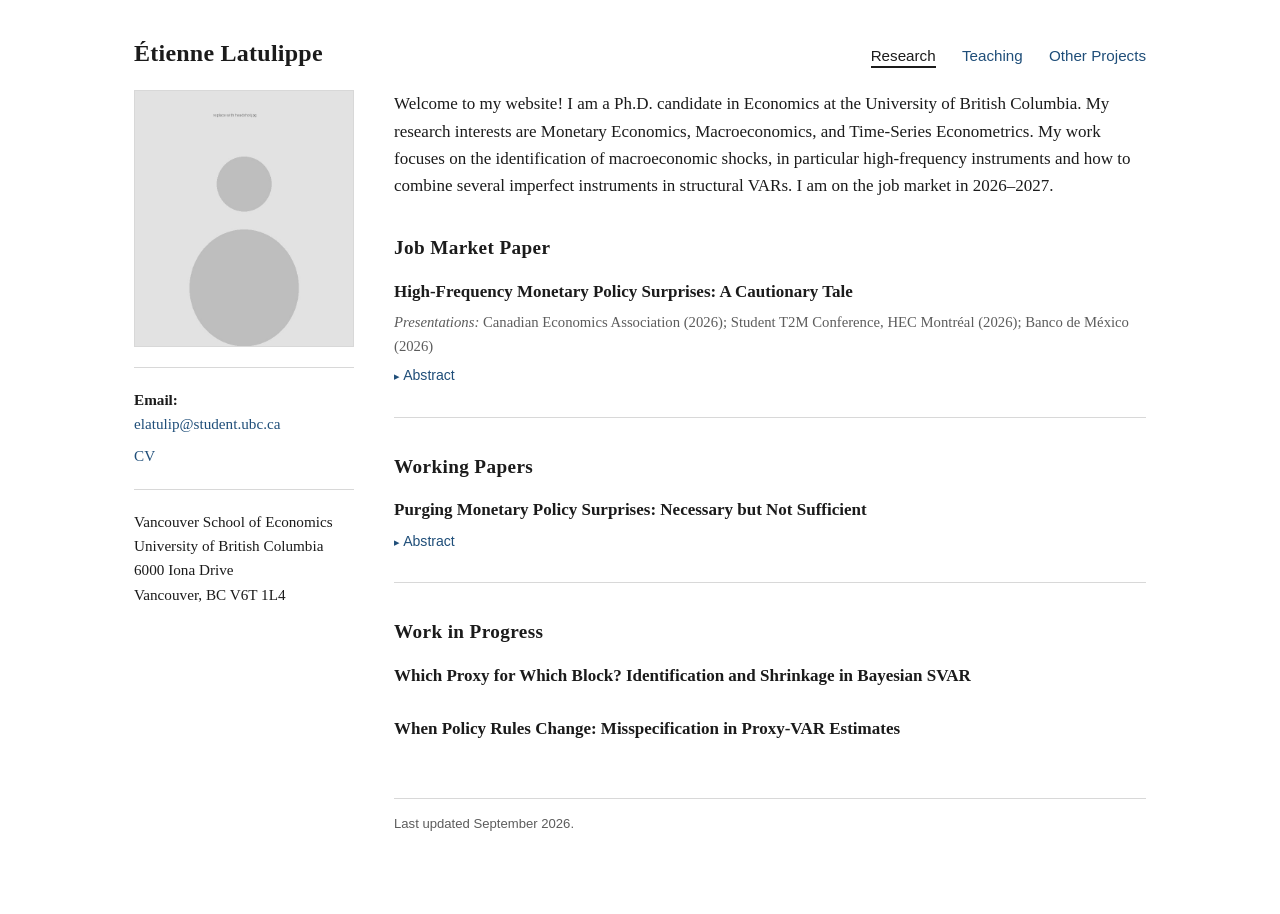
==== index.html @ 3356aa7b "Add files via upload" ====
<!DOCTYPE html>
<html lang="en">
<head>
<meta charset="utf-8">
<meta name="viewport" content="width=device-width, initial-scale=1.0">
<title>Étienne Latulippe — Economics, UBC (Vancouver School of Economics)</title>
<meta name="description" content="Étienne (Etienne) Latulippe — PhD candidate in Economics at the University of British Columbia, Vancouver School of Economics. Monetary Economics, Macroeconomics, Time-Series Econometrics; identification of macroeconomic shocks, high-frequency instruments, structural VARs.">
<meta name="author" content="Étienne Latulippe">
<link rel="canonical" href="https://elatulippe.github.io/">

<!-- Open Graph / social preview -->
<meta property="og:type" content="profile">
<meta property="og:title" content="Étienne Latulippe — Economics, UBC">
<meta property="og:description" content="PhD candidate in Economics at the University of British Columbia. Identification of macroeconomic shocks, high-frequency instruments, structural VARs.">
<meta property="og:url" content="https://elatulippe.github.io/">
<meta property="og:image" content="https://elatulippe.github.io/files/headshot.jpg">
<meta property="profile:first_name" content="Étienne">
<meta property="profile:last_name" content="Latulippe">
<meta name="twitter:card" content="summary">

<link rel="stylesheet" href="assets/style.css">
<style>
  /* "Abstract" toggle shown inline with the Paper / Slides links */
  .paper .filelinks .abs-toggle {
    font: inherit; color: var(--link); background: none; border: 0;
    padding: 0; margin-right: 14px; cursor: pointer;
  }
  .paper .filelinks .abs-toggle::before { content: "\25B8  "; font-size: 0.8em; }
  .paper .filelinks .abs-toggle[aria-expanded="true"]::before { content: "\25BE  "; }
  .paper .filelinks .abs-toggle:hover { text-decoration: underline; }
  .paper .abstract-text {
    margin: 8px 0 0; font-size: 0.95rem; color: #2c2c2c;
    border-left: 2px solid var(--rule); padding-left: 14px;
  }
</style>
<script>
  function toggleAbstract(btn) {
    var box = document.getElementById(btn.getAttribute('aria-controls'));
    var open = btn.getAttribute('aria-expanded') === 'true';
    btn.setAttribute('aria-expanded', open ? 'false' : 'true');
    box.hidden = open;
  }
</script>

<!-- Structured data: tells Google which "Étienne Latulippe" this is.
     When you create your scholarly profiles, add their URLs to the "sameAs"
     list below (each in quotes, comma-separated), e.g.:
       "https://scholar.google.com/citations?user=YOUR_ID",
       "https://orcid.org/0000-0000-0000-0000",
       "https://ideas.repec.org/f/pXXXXX.html",
       "https://www.linkedin.com/in/YOUR-HANDLE/"                       -->
<script type="application/ld+json">
{
  "@context": "https://schema.org",
  "@type": "Person",
  "name": "Étienne Latulippe",
  "alternateName": "Etienne Latulippe",
  "url": "https://elatulippe.github.io/",
  "image": "https://elatulippe.github.io/files/headshot.jpg",
  "email": "elatulip@student.ubc.ca",
  "jobTitle": "PhD Candidate in Economics",
  "affiliation": {
    "@type": "CollegeOrUniversity",
    "name": "Vancouver School of Economics, University of British Columbia",
    "url": "https://economics.ubc.ca/"
  },
  "knowsAbout": ["Monetary Economics", "Macroeconomics", "Time-Series Econometrics", "High-frequency identification", "Structural VARs"],
  "sameAs": [
    "https://economics.ubc.ca/profile/etienne-latulippe/"
  ]
}
</script>
</head>
<body>
<div class="wrap">

  <header class="masthead">
    <a class="name" href="index.html">Étienne Latulippe</a>
    <nav class="nav">
      <a href="index.html" class="active">Research</a>
      <a href="teaching.html">Teaching</a>
      <a href="other.html">Other Projects</a>
    </nav>
  </header>

  <div class="layout">

    <!-- ============ LEFT COLUMN ============ -->
    <aside class="sidebar">
      <img class="headshot" src="files/headshot.jpg" alt="Étienne Latulippe">
      <hr>
      <p><span class="label">Email:</span><br>
         <a href="mailto:elatulip@student.ubc.ca">elatulip@student.ubc.ca</a></p>
      <p class="links">
        <a href="cv.html">CV</a>
      </p>
      <hr>
      <p>Vancouver School of Economics<br>
         University of British Columbia<br>
         6000 Iona Drive<br>
         Vancouver, BC V6T 1L4</p>
    </aside>

    <!-- ============ RIGHT COLUMN ============ -->
    <main>
      <p class="intro">
        Welcome to my website! I am a Ph.D. candidate in Economics at the
        University of British Columbia. My research interests are Monetary
        Economics, Macroeconomics, and Time-Series Econometrics. My work focuses
        on the identification of macroeconomic shocks, in particular
        high-frequency instruments and how to combine several imperfect
        instruments in structural VARs. I am on the job market in
        2026&ndash;2027.
      </p>

      <h2>Job Market Paper</h2>

      <div class="paper">
        <span class="title">High-Frequency Monetary Policy Surprises: A Cautionary Tale</span>
        <p class="presentations">
          <span class="plabel">Presentations:</span>
          Canadian Economics Association (2026); Student T2M Conference, HEC Montréal (2026); Banco de México (2026)
        </p>
        <p class="filelinks">
          <button type="button" class="abs-toggle" aria-expanded="false" aria-controls="abs-jmp" onclick="toggleAbstract(this)">Abstract</button>
          <!-- Links hidden for now (files/jmp.pdf is still online for the link in the paper).
               Remove the comment markers to show them again.
          <a href="files/jmp.pdf">Paper</a>
          <a href="files/jmp_appendix.pdf">Online Appendix</a>
          <a href="files/jmp_slides.pdf">Slides</a>
          -->
        </p>
        <p class="abstract-text" id="abs-jmp" hidden>Impulse responses to monetary policy shocks identified from high-frequency
            interest-rate surprises are large: larger than any conventional identification
            scheme delivers on the same reduced form, and larger still when the surprise is
            first orthogonalised on pre-announcement information. Bauer and Swanson (2023)
            read that enlargement as the removal of an attenuation bias. I argue that it is
            residual contamination magnified by a weaker first stage. The correction is
            necessary, since the surprise is predictable from pre-announcement data, but at
            meeting frequency it removes proportionally more of the first stage than of the
            contamination. Because a proxy-SVAR divides whatever contamination survives by the
            first stage, the bias can be larger after the correction than before it, on impact
            and at every horizon. The constructive response is to widen the instrument window.
            The shock is the part of the policy decision not owed to economic conditions, and
            the announcement window reveals only the slice the market had not already priced.
            Instruments built from the decision itself, an extended Romer and Romer (2004) shock
            and a Cholesky-based instrument, carry contamination of their own but keep their
            first stage under the same purge, and their responses are not enlarged. When no
            single proxy is both strong and clean, a pool-within, annihilate-across estimator
            replaces a clean instrument with a restriction on the <em>structure</em> of the
            contamination: pooling <em>within</em> families of proxies that share a
            contamination direction buys strength, annihilating <em>across</em> families buys
            validity, and the direction is identified by the dispersion of relevance within
            families. On a panel of sixteen U.S. monetary proxies in five families, the
            estimator delivers a first stage of 24 and a standard monetary contraction.</p>
      </div>

      <hr>

      <h2>Working Papers</h2>

      <div class="paper">
        <span class="title">Purging Monetary Policy Surprises: Necessary but Not Sufficient</span>
        <p class="filelinks">
          <button type="button" class="abs-toggle" aria-expanded="false" aria-controls="abs-purging" onclick="toggleAbstract(this)">Abstract</button>
          <!-- Links hidden for now. Remove the comment markers to show them again.
          <a href="files/Orthogonalization_Necessary_but_not_Sufficient_Paper.pdf">Paper</a>
          <a href="files/purging_slides.pdf">Slides</a>
          -->
        </p>
        <p class="abstract-text" id="abs-purging" hidden>High-frequency monetary policy surprises are predictable from pre-announcement
            information, and orthogonalizing them on that information has become standard
            practice. I show that this purge is necessary but not sufficient, through three
            results. First, what the purge delivers is conditional on the control set. The raw
            surprise implies that output <em>rises</em> after a tightening; orthogonalization
            corrects the sign, but the magnitude remains set-identified: the peak output response
            varies by a factor of two across equally defensible sets of pre-announcement
            controls. Second, predictability is not spread evenly across announcements. I
            document a high-frequency footprint of the Fed put: the predictable component is an
            easing response to financial deterioration, so it concentrates in easing surprises,
            while tightenings, which typically follow ordinary good-news data, are already close
            to clean. A symmetric projection fitted largely on the easings therefore over-cleans
            the near-clean tightenings. Third, even the recommended purging order is not
            innocuous at meeting frequency: the pre-announcement controls are measured over
            multi-week windows that can overlap the previous announcement, so they have already
            moved in response to the previous policy shock, and purging can remove genuine
            monetary variation, weakening the first stage.</p>
      </div>

      <hr>

      <!-- ============================================================
           PUBLICATIONS — hidden for now. Delete the comment markers
           (the line above and the one below) to bring this back.
           ============================================================

      <h2>Publications</h2>

      <div class="paper">
        <span class="title">Paper title goes here</span>
        <span class="authors">(with Coauthor One and Coauthor Two)</span>
        <span class="outlet"><a href="#">Journal Name, forthcoming</a></span>
        <details class="abstract">
          <summary>Abstract</summary>
          <p>[Abstract text.]</p>
        </details>
        <p class="filelinks">
          <a href="files/paper.pdf">PDF</a>
          <a href="files/paper_appendix.pdf">Online Appendix</a>
          <a href="#">Replication Files</a>
        </p>
      </div>

      <hr>

           ============================================================ -->

      <h2>Work in Progress</h2>

      <div class="paper">
        <span class="title">Which Proxy for Which Block? Identification and Shrinkage in Bayesian SVAR</span>
      </div>

      <div class="paper">
        <span class="title">When Policy Rules Change: Misspecification in Proxy-VAR Estimates</span>
      </div>

      <div class="footer">
        Last updated September 2026.
      </div>
    </main>

  </div>
</div>
</body>
</html>
---- assets/style.css ----
/* ---------------------------------------------------------------
   Minimal academic site — two-column layout
   Edit the variables below to restyle the whole site at once.
   --------------------------------------------------------------- */

:root {
  --ink: #1b1b1b;
  --muted: #5c5c5c;
  --rule: #d8d8d8;
  --link: #1f4e79;
  --link-hover: #0d2f4f;
  --bg: #ffffff;
  --max-width: 1060px;
  --sidebar: 220px;
  --serif: Georgia, "Times New Roman", Times, serif;
  --sans: -apple-system, BlinkMacSystemFont, "Segoe UI", Helvetica, Arial, sans-serif;
}

* { box-sizing: border-box; }

html { -webkit-text-size-adjust: 100%; }

body {
  margin: 0;
  background: var(--bg);
  color: var(--ink);
  font-family: var(--serif);
  font-size: 17px;
  line-height: 1.6;
}

a {
  color: var(--link);
  text-decoration: none;
}

a:hover { color: var(--link-hover); text-decoration: underline; }

a:focus-visible {
  outline: 2px solid var(--link);
  outline-offset: 2px;
}

.wrap {
  max-width: var(--max-width);
  margin: 0 auto;
  padding: 0 24px 80px;
}

/* ---------- masthead ---------- */

.masthead {
  display: flex;
  align-items: baseline;
  justify-content: space-between;
  flex-wrap: wrap;
  gap: 12px;
  padding: 34px 0 18px;
}

.masthead .name {
  font-size: 1.5rem;
  font-weight: 600;
  letter-spacing: 0.01em;
  color: var(--ink);
}

.masthead .name:hover { text-decoration: none; }

.nav {
  font-family: var(--sans);
  font-size: 0.95rem;
}

.nav a { margin-left: 22px; }

.nav a:first-child { margin-left: 0; }

.nav a.active {
  color: var(--ink);
  border-bottom: 2px solid var(--ink);
  padding-bottom: 2px;
}

.nav a.active:hover { text-decoration: none; }

/* ---------- two-column body ---------- */

.layout {
  display: grid;
  grid-template-columns: var(--sidebar) 1fr;
  gap: 40px;
  align-items: start;
}

.sidebar { font-size: 0.95rem; }

.sidebar img.headshot {
  width: 100%;
  height: auto;
  display: block;
  border: 1px solid var(--rule);
}

.sidebar hr {
  border: 0;
  border-top: 1px solid var(--rule);
  margin: 20px 0;
}

.sidebar p { margin: 0 0 8px; }

.sidebar .label { font-weight: 600; }

.sidebar .links a { display: block; margin-bottom: 6px; }

/* ---------- main column ---------- */

.intro { margin-top: 0; }

h2 {
  font-size: 1.2rem;
  font-weight: 600;
  letter-spacing: 0.02em;
  margin: 34px 0 14px;
}

h3 {
  font-size: 1.02rem;
  font-weight: 600;
  margin: 26px 0 6px;
}

main hr {
  border: 0;
  border-top: 1px solid var(--rule);
  margin: 30px 0;
}

.paper { margin-bottom: 26px; }

.paper .title {
  font-weight: 600;
  display: block;
}

.paper .authors,
.paper .outlet {
  color: var(--muted);
  font-size: 0.95rem;
  display: block;
}

.paper .outlet { font-style: italic; }

.paper .filelinks {
  font-family: var(--sans);
  font-size: 0.88rem;
  margin-top: 6px;
}

.paper .filelinks a { margin-right: 14px; }

.paper .presentations {
  color: var(--muted);
  font-size: 0.92rem;
  margin: 6px 0 0;
}

.paper .presentations .plabel { font-style: italic; }

details.abstract { margin-top: 8px; }

details.abstract summary {
  cursor: pointer;
  font-family: var(--sans);
  font-size: 0.88rem;
  color: var(--link);
  list-style: none;
  display: inline-block;
}

details.abstract summary::-webkit-details-marker { display: none; }

details.abstract summary::before {
  content: "▸ ";
  font-size: 0.8em;
}

details.abstract[open] summary::before { content: "▾ "; }

details.abstract summary:hover { text-decoration: underline; }

details.abstract p {
  margin: 8px 0 0;
  font-size: 0.95rem;
  color: #2c2c2c;
  border-left: 2px solid var(--rule);
  padding-left: 14px;
}

/* ---------- teaching / CV lists ---------- */

.entry { margin-bottom: 18px; }

.entry .role { font-weight: 600; }

.entry .meta { color: var(--muted); font-size: 0.95rem; }

ul.plain { padding-left: 20px; margin: 8px 0; }

ul.plain li { margin-bottom: 6px; }

.footer {
  margin-top: 56px;
  padding-top: 14px;
  border-top: 1px solid var(--rule);
  font-family: var(--sans);
  font-size: 0.82rem;
  color: var(--muted);
}

/* ---------- mobile ---------- */

@media (max-width: 720px) {
  body { font-size: 16px; }
  .layout {
    grid-template-columns: 1fr;
    gap: 24px;
  }
  .sidebar img.headshot {
    max-width: 190px;
    margin: 0 auto;
  }
  .sidebar { text-align: center; }
  .sidebar .links a { display: inline-block; margin: 0 10px 6px; }
  .masthead { padding-top: 24px; }
}
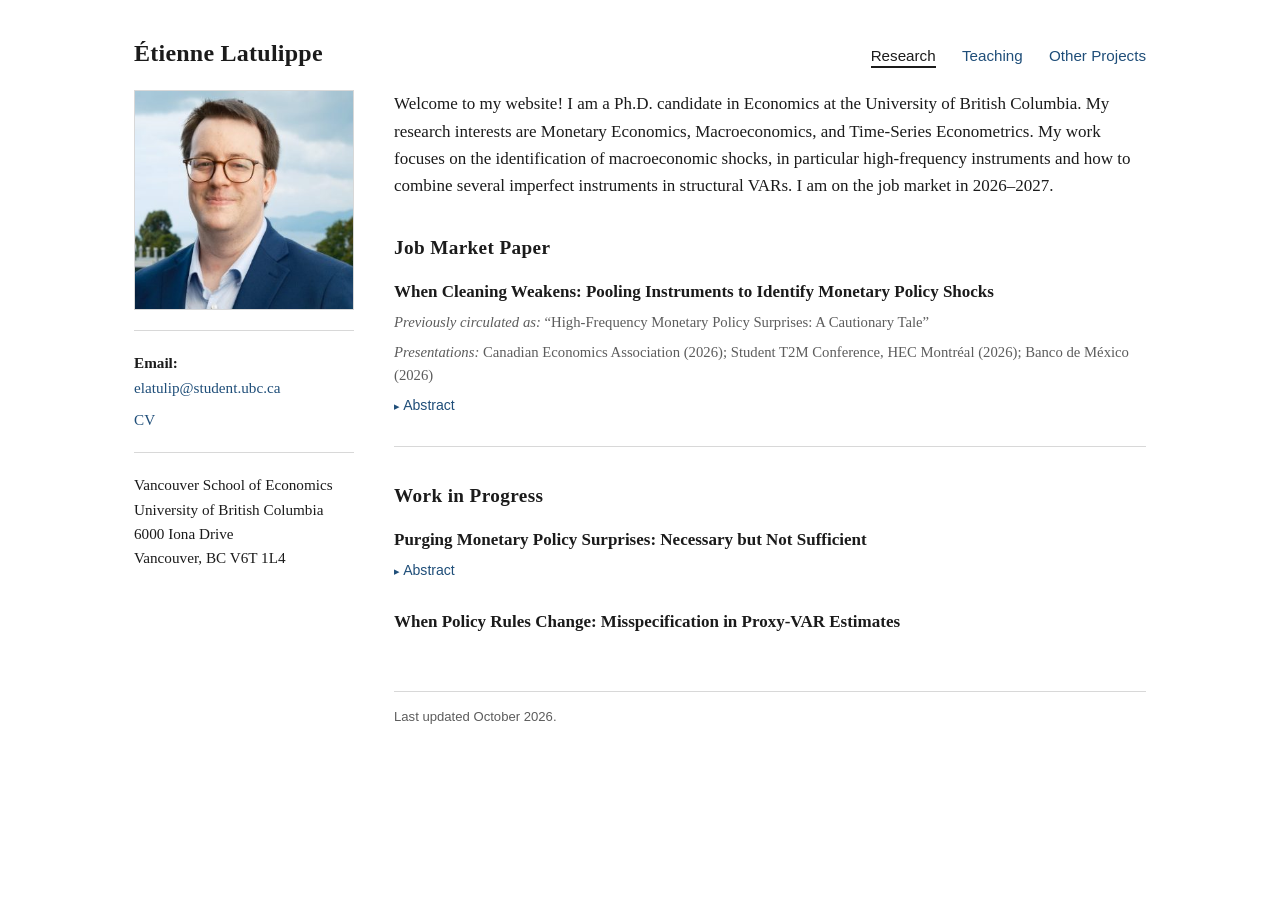
==== commit a0904db0: "Add files via upload" ====
--- a/index.html
+++ b/index.html
@@ -116,7 +116,11 @@
       <h2>Job Market Paper</h2>
 
       <div class="paper">
-        <span class="title">High-Frequency Monetary Policy Surprises: A Cautionary Tale</span>
+        <span class="title">When Cleaning Weakens: Pooling Instruments to Identify Monetary Policy Shocks</span>
+        <p class="presentations">
+          <span class="plabel">Previously circulated as:</span>
+          &ldquo;High-Frequency Monetary Policy Surprises: A Cautionary Tale&rdquo;
+        </p>
         <p class="presentations">
           <span class="plabel">Presentations:</span>
           Canadian Economics Association (2026); Student T2M Conference, HEC Montréal (2026); Banco de México (2026)
@@ -130,34 +134,56 @@
           <a href="files/jmp_slides.pdf">Slides</a>
           -->
         </p>
-        <p class="abstract-text" id="abs-jmp" hidden>Impulse responses to monetary policy shocks identified from high-frequency
-            interest-rate surprises are large: larger than any conventional identification
-            scheme delivers on the same reduced form, and larger still when the surprise is
-            first orthogonalised on pre-announcement information. Bauer and Swanson (2023)
-            read that enlargement as the removal of an attenuation bias. I argue that it is
-            residual contamination magnified by a weaker first stage. The correction is
-            necessary, since the surprise is predictable from pre-announcement data, but at
-            meeting frequency it removes proportionally more of the first stage than of the
-            contamination. Because a proxy-SVAR divides whatever contamination survives by the
-            first stage, the bias can be larger after the correction than before it, on impact
-            and at every horizon. The constructive response is to widen the instrument window.
-            The shock is the part of the policy decision not owed to economic conditions, and
-            the announcement window reveals only the slice the market had not already priced.
-            Instruments built from the decision itself, an extended Romer and Romer (2004) shock
-            and a Cholesky-based instrument, carry contamination of their own but keep their
-            first stage under the same purge, and their responses are not enlarged. When no
-            single proxy is both strong and clean, a pool-within, annihilate-across estimator
-            replaces a clean instrument with a restriction on the <em>structure</em> of the
-            contamination: pooling <em>within</em> families of proxies that share a
-            contamination direction buys strength, annihilating <em>across</em> families buys
-            validity, and the direction is identified by the dispersion of relevance within
-            families. On a panel of sixteen U.S. monetary proxies in five families, the
-            estimator delivers a first stage of 24 and a standard monetary contraction.</p>
-      </div>
-
-      <hr>
-
-      <h2>Working Papers</h2>
+        <p class="abstract-text" id="abs-jmp" hidden>Several instruments have been proposed to measure monetary policy shocks, but none is
+            both strong and valid. The workhorse high-frequency surprise is predictable from
+            pre-announcement information. Orthogonalising it on that information weakens its first
+            stage. Any residual contamination not spanned by the orthogonalising controls is then
+            magnified by the weaker first stage, and the overall bias can be amplified. The
+            responses it identifies are larger than those of conventional schemes, with wider bands,
+            prices falling on impact and a reversal of the funds rate. I therefore widen the window
+            from the announcement to the decision, and revisit instruments that cover the whole
+            monetary policy decision rather than a narrow window around its announcement.
+            Decision-based instruments, an extended Romer and Romer (2004) instrument and a
+            recursive, Cholesky-based instrument, retain most of their first-stage strength after
+            orthogonalisation on the same pre-announcement information. To raise first-stage
+            strength further, I group the instruments into families that share a common exposure to
+            non-policy shocks, and hence common residual contamination, but differ in relevance.
+            Pooling within each family removes the common contamination and identifies the policy
+            shock from the differences in relevance, and the families combine into a single pooled
+            instrument with a stronger first stage. Applied to U.S. data, the pooled instrument is
+            strong where the orthogonalised surprise is weak, and it identifies a standard monetary
+            policy contraction.</p>
+      </div>
+
+      <hr>
+
+      <!-- ============================================================
+           PUBLICATIONS — hidden for now. Delete the comment markers
+           (the line above and the one below) to bring this back.
+           ============================================================
+
+      <h2>Publications</h2>
+
+      <div class="paper">
+        <span class="title">Paper title goes here</span>
+        <span class="authors">(with Coauthor One and Coauthor Two)</span>
+        <span class="outlet"><a href="#">Journal Name, forthcoming</a></span>
+        <details class="abstract">
+          <summary>Abstract</summary>
+          <p>[Abstract text.]</p>
+        </details>
+        <p class="filelinks">
+          <a href="files/paper.pdf">PDF</a>
+          <a href="files/paper_appendix.pdf">Online Appendix</a>
+          <a href="#">Replication Files</a>
+        </p>
+      </div>
+
+      <hr>
+
+           ============================================================ -->
+
+      <h2>Work in Progress</h2>
 
       <div class="paper">
         <span class="title">Purging Monetary Policy Surprises: Necessary but Not Sufficient</span>
@@ -187,46 +213,12 @@
             monetary variation, weakening the first stage.</p>
       </div>
 
-      <hr>
-
-      <!-- ============================================================
-           PUBLICATIONS — hidden for now. Delete the comment markers
-           (the line above and the one below) to bring this back.
-           ============================================================
-
-      <h2>Publications</h2>
-
-      <div class="paper">
-        <span class="title">Paper title goes here</span>
-        <span class="authors">(with Coauthor One and Coauthor Two)</span>
-        <span class="outlet"><a href="#">Journal Name, forthcoming</a></span>
-        <details class="abstract">
-          <summary>Abstract</summary>
-          <p>[Abstract text.]</p>
-        </details>
-        <p class="filelinks">
-          <a href="files/paper.pdf">PDF</a>
-          <a href="files/paper_appendix.pdf">Online Appendix</a>
-          <a href="#">Replication Files</a>
-        </p>
-      </div>
-
-      <hr>
-
-           ============================================================ -->
-
-      <h2>Work in Progress</h2>
-
-      <div class="paper">
-        <span class="title">Which Proxy for Which Block? Identification and Shrinkage in Bayesian SVAR</span>
-      </div>
-
       <div class="paper">
         <span class="title">When Policy Rules Change: Misspecification in Proxy-VAR Estimates</span>
       </div>
 
       <div class="footer">
-        Last updated September 2026.
+        Last updated October 2026.
       </div>
     </main>
 
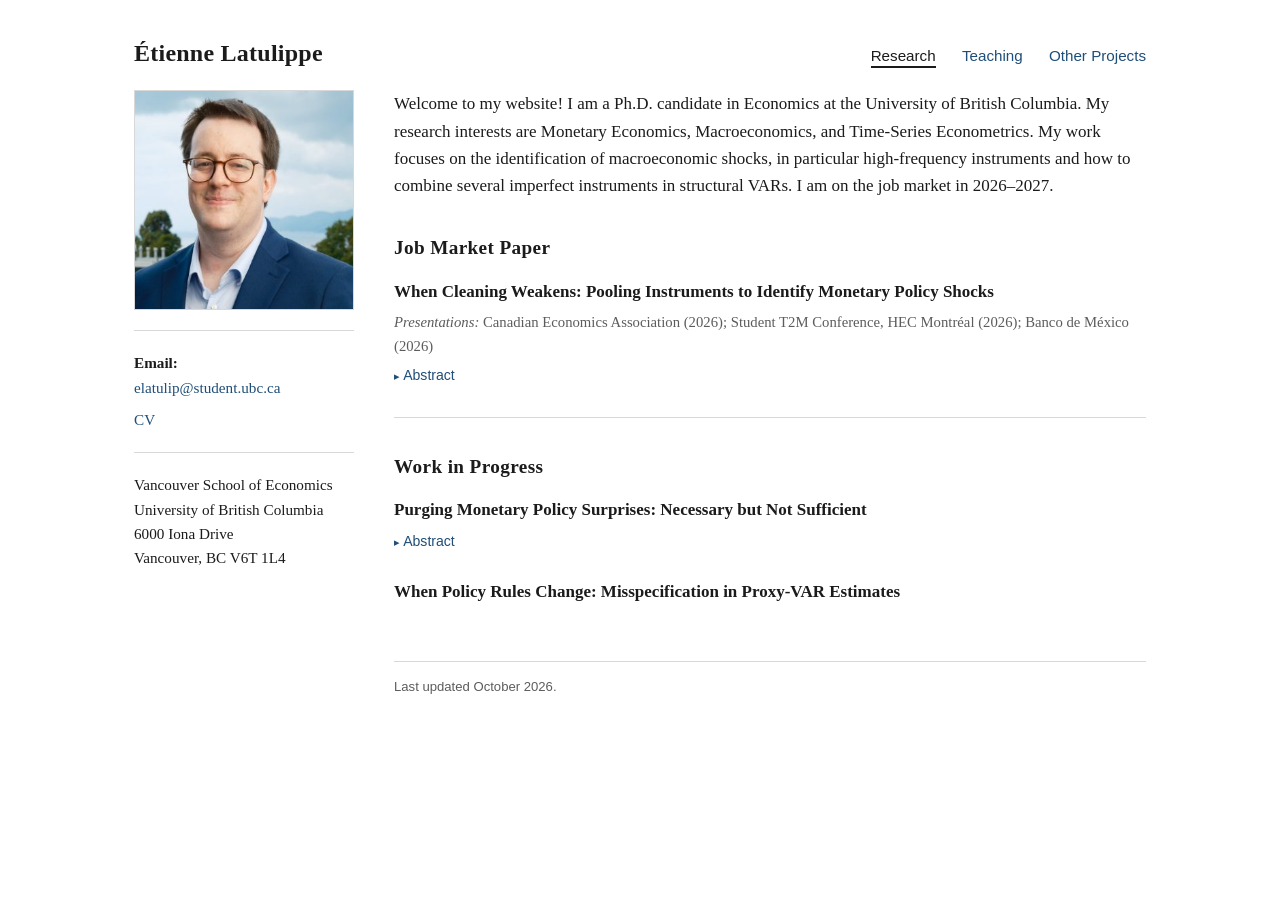
==== commit 85a16753: "Add files via upload" ====
--- a/index.html
+++ b/index.html
@@ -118,10 +118,6 @@
       <div class="paper">
         <span class="title">When Cleaning Weakens: Pooling Instruments to Identify Monetary Policy Shocks</span>
         <p class="presentations">
-          <span class="plabel">Previously circulated as:</span>
-          &ldquo;High-Frequency Monetary Policy Surprises: A Cautionary Tale&rdquo;
-        </p>
-        <p class="presentations">
           <span class="plabel">Presentations:</span>
           Canadian Economics Association (2026); Student T2M Conference, HEC Montréal (2026); Banco de México (2026)
         </p>
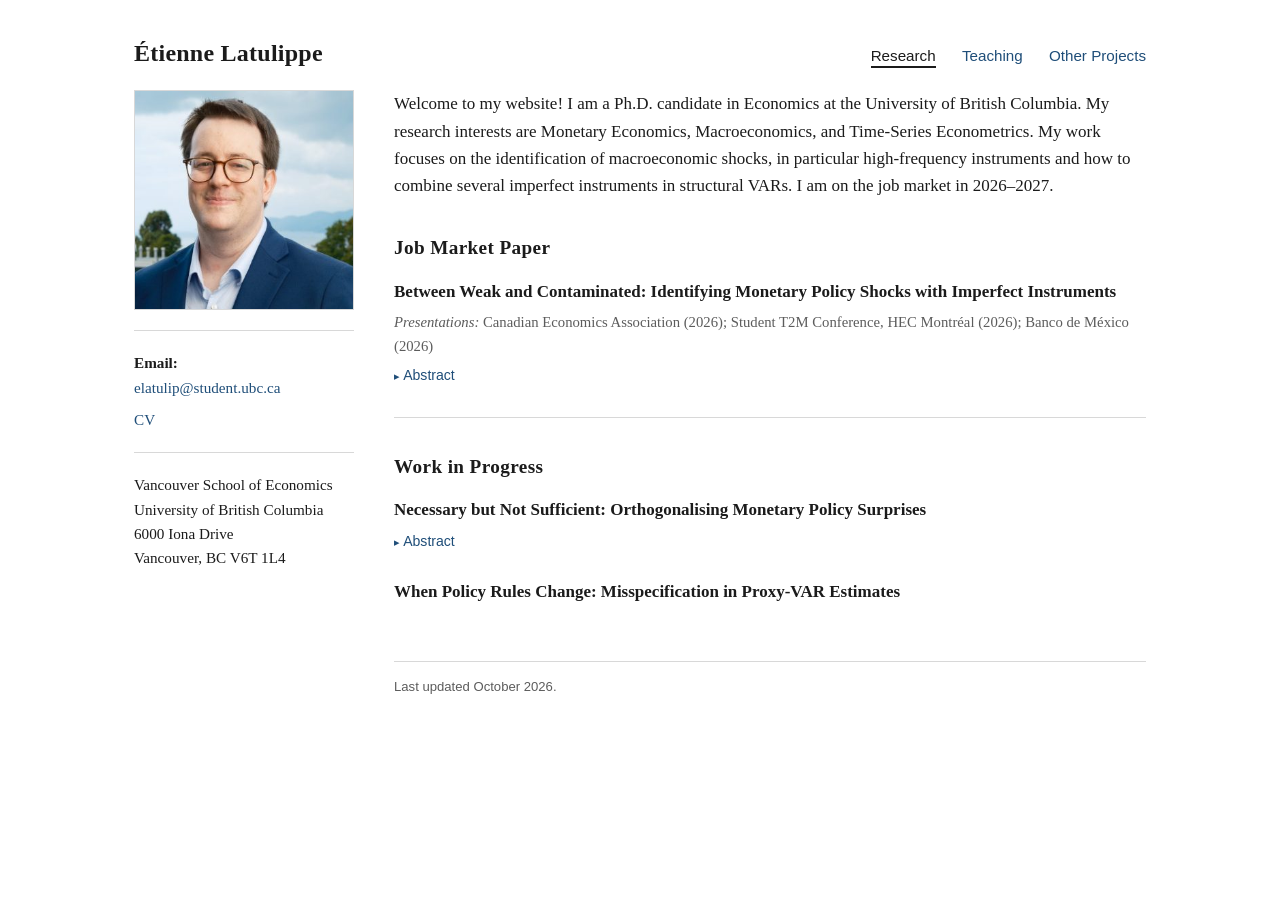
==== commit e582185c: "Add files via upload" ====
--- a/index.html
+++ b/index.html
@@ -116,7 +116,7 @@
       <h2>Job Market Paper</h2>
 
       <div class="paper">
-        <span class="title">When Cleaning Weakens: Pooling Instruments to Identify Monetary Policy Shocks</span>
+        <span class="title">Between Weak and Contaminated: Identifying Monetary Policy Shocks with Imperfect Instruments</span>
         <p class="presentations">
           <span class="plabel">Presentations:</span>
           Canadian Economics Association (2026); Student T2M Conference, HEC Montréal (2026); Banco de México (2026)
@@ -130,25 +130,16 @@
           <a href="files/jmp_slides.pdf">Slides</a>
           -->
         </p>
-        <p class="abstract-text" id="abs-jmp" hidden>Several instruments have been proposed to measure monetary policy shocks, but none is
-            both strong and valid. The workhorse high-frequency surprise is predictable from
-            pre-announcement information. Orthogonalising it on that information weakens its first
-            stage. Any residual contamination not spanned by the orthogonalising controls is then
-            magnified by the weaker first stage, and the overall bias can be amplified. The
-            responses it identifies are larger than those of conventional schemes, with wider bands,
-            prices falling on impact and a reversal of the funds rate. I therefore widen the window
-            from the announcement to the decision, and revisit instruments that cover the whole
-            monetary policy decision rather than a narrow window around its announcement.
-            Decision-based instruments, an extended Romer and Romer (2004) instrument and a
-            recursive, Cholesky-based instrument, retain most of their first-stage strength after
-            orthogonalisation on the same pre-announcement information. To raise first-stage
-            strength further, I group the instruments into families that share a common exposure to
-            non-policy shocks, and hence common residual contamination, but differ in relevance.
-            Pooling within each family removes the common contamination and identifies the policy
-            shock from the differences in relevance, and the families combine into a single pooled
-            instrument with a stronger first stage. Applied to U.S. data, the pooled instrument is
-            strong where the orthogonalised surprise is weak, and it identifies a standard monetary
-            policy contraction.</p>
+        <p class="abstract-text" id="abs-jmp" hidden>No available instrument for monetary policy shocks is both strong and clean.
+            Orthogonalising high-frequency surprises on pre-announcement information makes them
+            cleaner but weakens their first-stage strength, and that weakness magnifies any residual
+            contamination. Instruments that cover the whole policy decision, rather than the narrow
+            window around the announcement, are strong but exposed to other contamination. I group
+            instruments built from the same construction into families, whose members share their
+            contamination but differ in relevance. Demeaning within each family removes the shared
+            contamination, and pooling across families strengthens the first stage. In U.S. data,
+            the pooled instrument is much stronger than the orthogonalised surprise and identifies a
+            gradual decline in output and prices and a widening of credit spreads.</p>
       </div>
 
       <hr>
@@ -182,7 +173,7 @@
       <h2>Work in Progress</h2>
 
       <div class="paper">
-        <span class="title">Purging Monetary Policy Surprises: Necessary but Not Sufficient</span>
+        <span class="title">Necessary but Not Sufficient: Orthogonalising Monetary Policy Surprises</span>
         <p class="filelinks">
           <button type="button" class="abs-toggle" aria-expanded="false" aria-controls="abs-purging" onclick="toggleAbstract(this)">Abstract</button>
           <!-- Links hidden for now. Remove the comment markers to show them again.
@@ -190,23 +181,21 @@
           <a href="files/purging_slides.pdf">Slides</a>
           -->
         </p>
-        <p class="abstract-text" id="abs-purging" hidden>High-frequency monetary policy surprises are predictable from pre-announcement
-            information, and orthogonalizing them on that information has become standard
-            practice. I show that this purge is necessary but not sufficient, through three
-            results. First, what the purge delivers is conditional on the control set. The raw
-            surprise implies that output <em>rises</em> after a tightening; orthogonalization
-            corrects the sign, but the magnitude remains set-identified: the peak output response
-            varies by a factor of two across equally defensible sets of pre-announcement
-            controls. Second, predictability is not spread evenly across announcements. I
-            document a high-frequency footprint of the Fed put: the predictable component is an
-            easing response to financial deterioration, so it concentrates in easing surprises,
-            while tightenings, which typically follow ordinary good-news data, are already close
-            to clean. A symmetric projection fitted largely on the easings therefore over-cleans
-            the near-clean tightenings. Third, even the recommended purging order is not
-            innocuous at meeting frequency: the pre-announcement controls are measured over
-            multi-week windows that can overlap the previous announcement, so they have already
-            moved in response to the previous policy shock, and purging can remove genuine
-            monetary variation, weakening the first stage.</p>
+        <p class="abstract-text" id="abs-purging" hidden>High-frequency monetary policy surprises are predictable from information available
+            before the announcement. The standard remedy consists of orthogonalising them on
+            pre-announcement controls with a single slope. I show that this remedy is necessary but
+            not sufficient. A single slope removes the predictable part only if markets misjudge the
+            Fed's response to news by the same amount at every announcement. The data do not support
+            this: easing surprises are far more predictable than tightening surprises, their slopes
+            differ, and the standard instrument remains predictable among tightening surprises. In an
+            external-instrument SVAR, separate slopes for easing and tightening surprises keep more
+            of the instrument's strength and more than halve the output response the standard
+            instrument implies. What the orthogonalisation removes also depends on the choice of
+            controls. Sets of controls that predict the surprise equally well but remove different
+            news identify materially different responses. I extend the controls to a broad panel of
+            pre-announcement news and summarise it with principal components that fit as well as the
+            standard controls. The estimated effects of policy still depend on how much of the
+            surprise the orthogonalisation removes.</p>
       </div>
 
       <div class="paper">
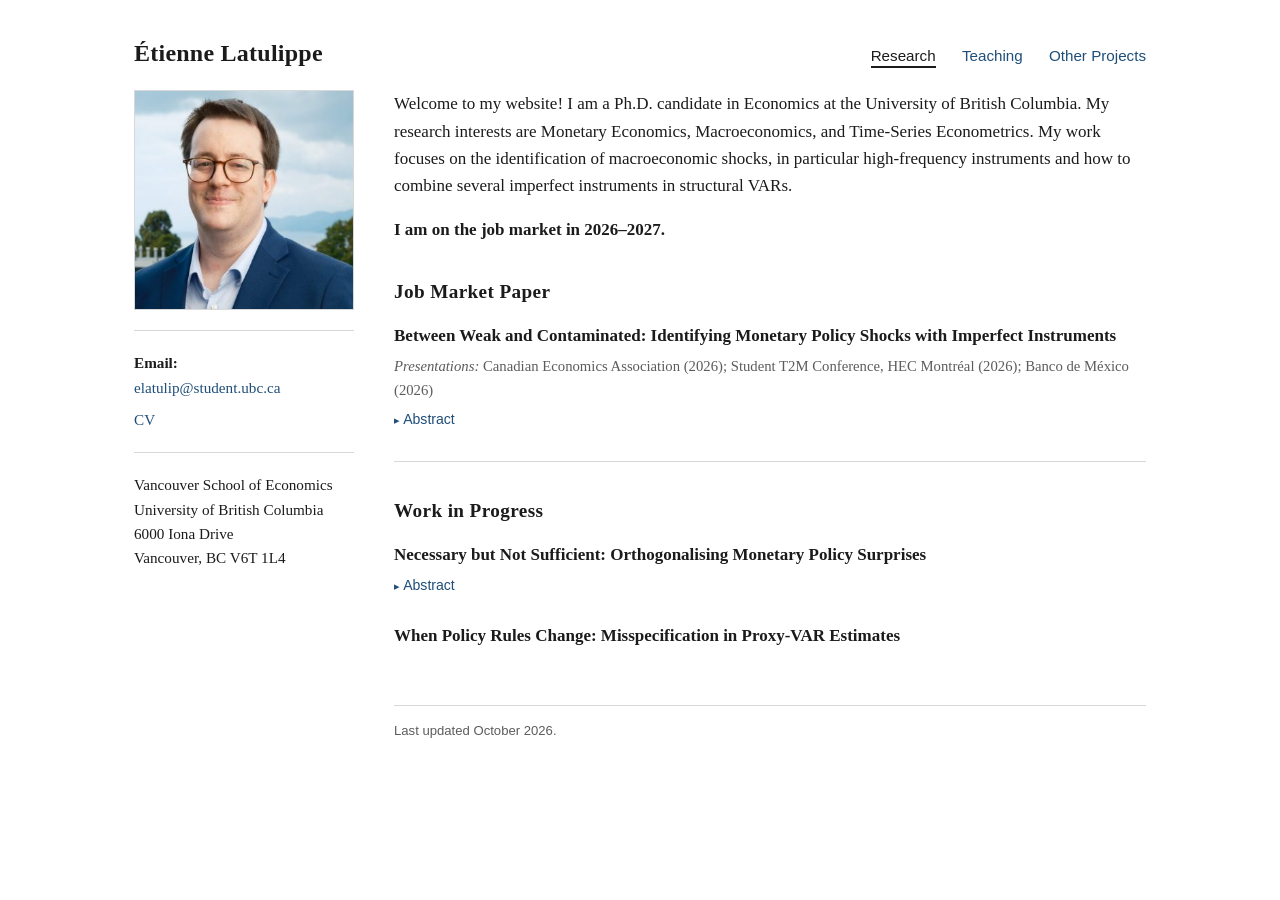
==== commit 004ad371: "Add files via upload" ====
--- a/index.html
+++ b/index.html
@@ -109,8 +109,10 @@
         Economics, Macroeconomics, and Time-Series Econometrics. My work focuses
         on the identification of macroeconomic shocks, in particular
         high-frequency instruments and how to combine several imperfect
-        instruments in structural VARs. I am on the job market in
-        2026&ndash;2027.
+        instruments in structural VARs.
+      </p>
+      <p class="intro">
+        <strong>I am on the job market in 2026&ndash;2027.</strong>
       </p>
 
       <h2>Job Market Paper</h2>
@@ -182,20 +184,17 @@
           -->
         </p>
         <p class="abstract-text" id="abs-purging" hidden>High-frequency monetary policy surprises are predictable from information available
-            before the announcement. The standard remedy consists of orthogonalising them on
-            pre-announcement controls with a single slope. I show that this remedy is necessary but
-            not sufficient. A single slope removes the predictable part only if markets misjudge the
-            Fed's response to news by the same amount at every announcement. The data do not support
-            this: easing surprises are far more predictable than tightening surprises, their slopes
-            differ, and the standard instrument remains predictable among tightening surprises. In an
-            external-instrument SVAR, separate slopes for easing and tightening surprises keep more
-            of the instrument's strength and more than halve the output response the standard
-            instrument implies. What the orthogonalisation removes also depends on the choice of
-            controls. Sets of controls that predict the surprise equally well but remove different
-            news identify materially different responses. I extend the controls to a broad panel of
-            pre-announcement news and summarise it with principal components that fit as well as the
-            standard controls. The estimated effects of policy still depend on how much of the
-            surprise the orthogonalisation removes.</p>
+            before the announcement. The standard remedy orthogonalises them on pre-announcement
+            controls with a single slope. I show that this remedy is necessary but not sufficient. A
+            single slope suffices only if markets misjudge the Fed's response to news by the same
+            amount at every announcement. Empirically, however, the surprise loads differently on the
+            controls at easing and at tightening announcements. A single slope therefore
+            over-corrects tightening surprises and can bias the estimated effects of policy. Separate
+            slopes for easing and tightening surprises weaken the instrument less and more than halve
+            the estimated fall in output. The orthogonalisation is also conditional on the choice of
+            controls. Principal components of a broad panel of controls fit as well as the standard
+            controls, weaken the instrument less and imply more modest effects of monetary
+            policy.</p>
       </div>
 
       <div class="paper">
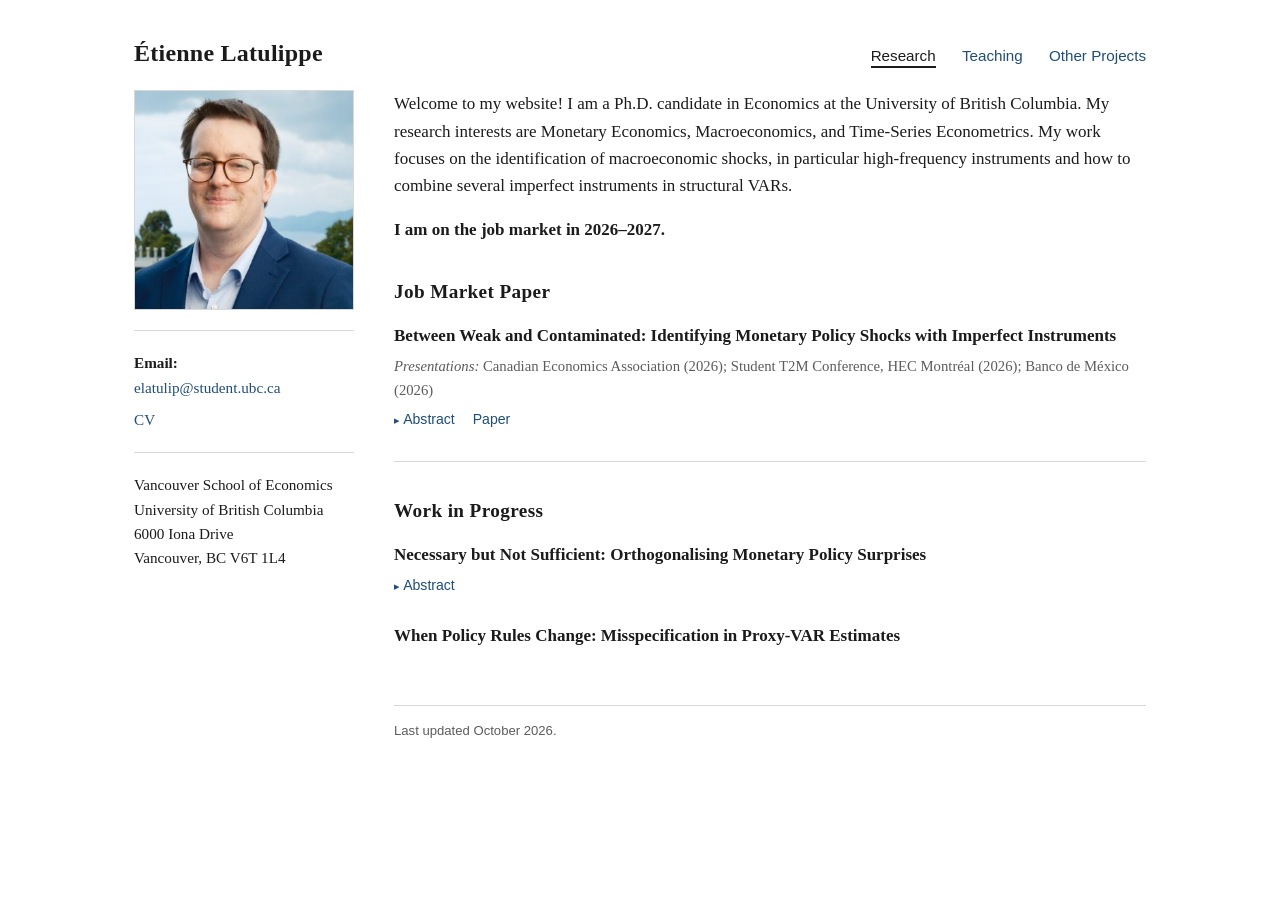
==== commit 436f0cd3: "Add files via upload" ====
--- a/index.html
+++ b/index.html
@@ -66,7 +66,7 @@
   },
   "knowsAbout": ["Monetary Economics", "Macroeconomics", "Time-Series Econometrics", "High-frequency identification", "Structural VARs"],
   "sameAs": [
-    "https://economics.ubc.ca/profile/etienne-latulippe/"
+    "https://economics.ubc.ca/profile/etienne-latulippe-2/"
   ]
 }
 </script>
@@ -125,9 +125,8 @@
         </p>
         <p class="filelinks">
           <button type="button" class="abs-toggle" aria-expanded="false" aria-controls="abs-jmp" onclick="toggleAbstract(this)">Abstract</button>
-          <!-- Links hidden for now (files/jmp.pdf is still online for the link in the paper).
-               Remove the comment markers to show them again.
           <a href="files/jmp.pdf">Paper</a>
+          <!-- Links hidden for now. Remove the comment markers to show them again.
           <a href="files/jmp_appendix.pdf">Online Appendix</a>
           <a href="files/jmp_slides.pdf">Slides</a>
           -->
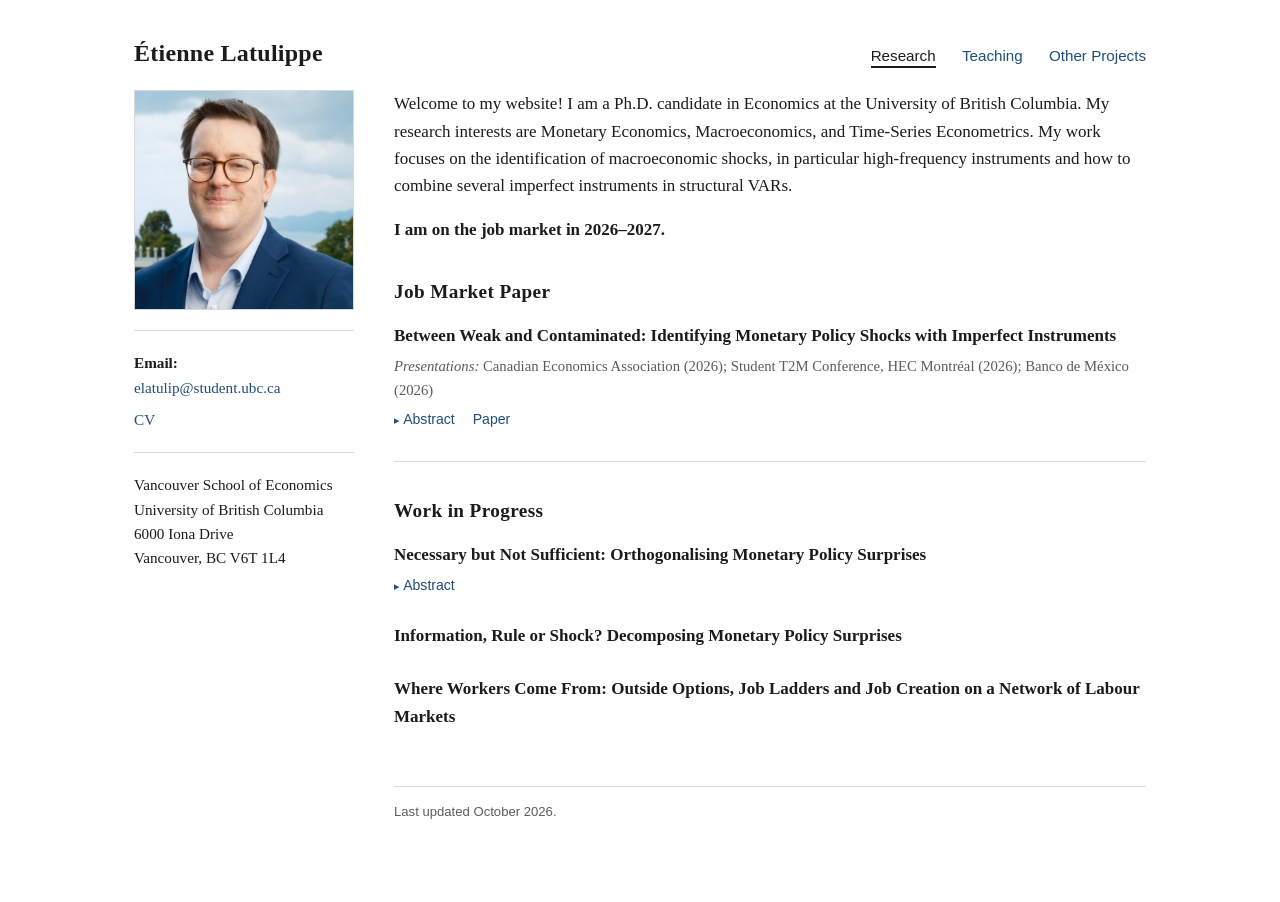
==== commit 26490ac4: "Add files via upload" ====
--- a/index.html
+++ b/index.html
@@ -197,8 +197,18 @@
       </div>
 
       <div class="paper">
+        <span class="title">Information, Rule or Shock? Decomposing Monetary Policy Surprises</span>
+      </div>
+
+      <div class="paper">
+        <span class="title">Where Workers Come From: Outside Options, Job Ladders and Job Creation on a Network of Labour Markets</span>
+      </div>
+
+      <!-- Not in the research statement: hidden but retained.
+      <div class="paper">
         <span class="title">When Policy Rules Change: Misspecification in Proxy-VAR Estimates</span>
       </div>
+      -->
 
       <div class="footer">
         Last updated October 2026.
